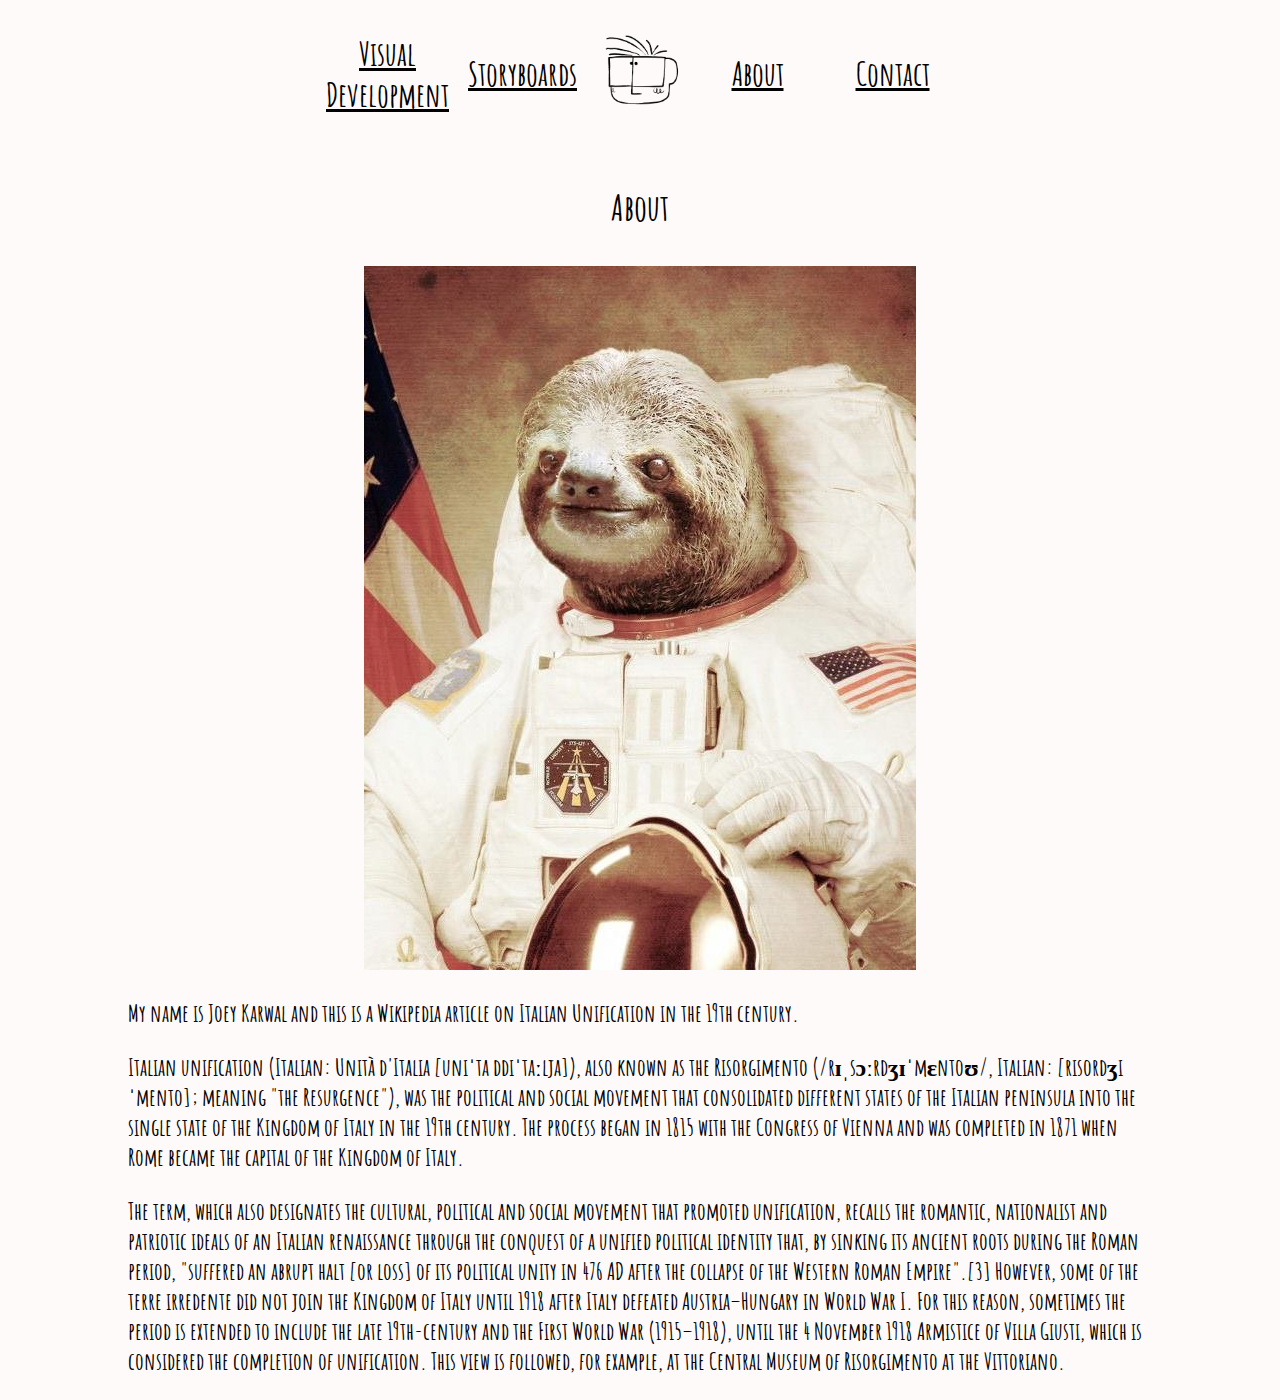
==== about.html @ f907fbdf "Yeehaw" ====
<!DOCTYPE html>
<html lang="en">
    <head>
        <title>Joseph A. Karwal About</title>
        <meta charset="utf-8" />
        <meta http-equiv="X-UA-Compatible" content="IE=edge" />
        <meta name="viewport" content="width=device-width, initial-scale=1" />
    
        <!-- import the webpage's stylesheet -->
        <link rel="stylesheet" href="/style.css" />
    
        <!-- import the webpage's javascript file -->
        <script src="/script.js" defer></script>
        <style>
          @import url("https://fonts.googleapis.com/css?family=Amatic+SC|Poiret+One&display=swap");
        </style>
      </head>
<body>
    <div class="navBar">
      <div class="header-button visdev-button">
        <a href="visDev.html">
          <h3>
            Visual Development
          </h3>
        </a>
      </div>
      <div class="header-button storyboard-button">
        <a href="storyboards.html">
          <h3>Storyboards</h3>
        </a>
      </div>
      <div class="header-button home-button">
        <a href="index.html">
          <img
            src="assets/Profile.png"
          />
        </a>
      </div>
      <div class="header-button about-button">
        <a href="about.html">
          <h3>
            About
          </h3>
        </a>
      </div>
      <div class="header-button contact-button">
        <a href="mailto:josephkarwal@alum.calarts.edu">
          <h3>
            Contact
          </h3>
        </a>
      </div>
    </div>

    <div class="pageTitle">
      <p>
        About
      </p>
    </div>
    <div class="aboutGrid">
      <div class="aboutImage">
        <img
          src="04_ABOUT/assets/aboutImage.png"
        />
      </div>
      <div class="aboutText">
        <p>
          My name is Joey Karwal and this is a Wikipedia article on Italian
          Unification in the 19th century.
        </p>
        <p>
          Italian unification (Italian: Unità d'Italia [uniˈta ddiˈtaːlja]),
          also known as the Risorgimento (/rɪˌsɔːrdʒɪˈmɛntoʊ/, Italian:
          [risordʒiˈmento]; meaning "the Resurgence"), was the political and
          social movement that consolidated different states of the Italian
          peninsula into the single state of the Kingdom of Italy in the 19th
          century. The process began in 1815 with the Congress of Vienna and was
          completed in 1871 when Rome became the capital of the Kingdom of
          Italy.
        </p>
        <p>
          The term, which also designates the cultural, political and social
          movement that promoted unification, recalls the romantic, nationalist
          and patriotic ideals of an Italian renaissance through the conquest of
          a unified political identity that, by sinking its ancient roots during
          the Roman period, "suffered an abrupt halt [or loss] of its political
          unity in 476 AD after the collapse of the Western Roman Empire".[3]
          However, some of the terre irredente did not join the Kingdom of Italy
          until 1918 after Italy defeated Austria–Hungary in World War I. For
          this reason, sometimes the period is extended to include the late
          19th-century and the First World War (1915–1918), until the 4 November
          1918 Armistice of Villa Giusti, which is considered the completion of
          unification. This view is followed, for example, at the Central Museum
          of Risorgimento at the Vittoriano.
        </p>
      </div>
    </div>
  </body>
</html>
---- style.css ----
body {
    margin: 0px;
    background-color: snow;
    font-family: "Amatic SC";
    font-weight: bolder;
  }
  
  .navBar a:link {
    color: black;
  }
  
  .navBar a:visited {
    color: black;
  }
  
  .navBar a:hover {
    color: white;
  }
  
  .home-button img {
    width: 80px;
  }
  
  .navBar {
    display: flex;
    flex-direction: row;
    //background-color: cyan;
    justify-content: space-around;
    align-content: stretch;
    margin: 0px 25%;
    max-width: 1500px;
  }
  
  .pageTitle {
    display: flex;
    justify-content: center;
    align-items: center;
    font-size: 36px;
  }
  /*PROBLEM: Why is navBar slightly off between the landing page and visual development page?*/
  
  .header-button {
    ////background-color: azure;
    display: flex;
    width: 100px;
    //height: 80px;
    /*SOLVED: Possible to make this height dependant on/ responsive to the [.home-button img {width: 80px;}] variable? 
    Achieved with [align-content: stretch;] in the [.navBar] css to stretch to height of container*/
    //margin: 0px 8px;
    ////border: 2px solid slategrey;
    /*PROBLEM: How to not get overlapping borders again?*/
    flex-grow: 3;
    justify-content: space-evenly;
    //justify-content: center;
    /*PROBLEM: How is [justify-content: center;] different than space-evenly?*/
    align-items: center;
    text-align: center;
    font-size: 28px;
  }
  
  .header-button:hover {
    background-color: skyBlue;
  }
  
  .home-button {
    flex-grow: 0;
  }
  
  .home-button img:hover {
    filter: invert(100%);
  }
  
  .divLink {
    background-color: red;
  }
  
  /*LANDING PAGE*/
  
  .landing {
    display: flex;
    flex-direction: column;
    align-items: center;
    margin: 0px 10%;
  }
  
  .landingText {
    font-size: 36px;
  }
  
  .landingImage img {
    //width: 80%;
    /*PROBLEM: How to keep center with a width of percentage?*/
    width: 1050px;
  }
  
  /*VISUAL DEVELOPMENT PAGE*/
  
  .visDevGrid {
    display: flex;
    flex-direction: row;
    flex-wrap: wrap;
    justify-content: center;
    margin: 0px 10%;
  }
  
  .visDevContent {
    height: 275px;
    width: 400px;
    background-size: cover;
    background-position: center;
    margin: 6px;
    //border: 2px solid lightslategrey;
  }
  
  .visDevContent-1 {
    background-image: url("02_visDev/assets/01.jpg");
  }
  
  .visDevContent-2 {
    background-image: url("02_VISDEV/assets/02.jpg");
  }
  .visDevContent-3 {
    background-image: url("02_VISDEV/assets/03.jpg");
  }
  .visDevContent-4 {
    background-image: url("02_VISDEV/assets/04.jpg");
  }
  .visDevContent-5 {
    background-image: url("02_VISDEV/assets/05.jpg");
  }
  .visDevContent-6 {
    background-image: url("02_VISDEV/assets/06.jpg");
  }
  .visDevContent-7 {
    background-image: url("02_VISDEV/assets/07.jpg");
  }
  .visDevContent-8 {
    background-image: url("02_VISDEV/assets/08.jpg");
  }
  .visDevContent-9 {
    background-image: url("02_VISDEV/assets/09.jpg");
  }
  .visDevContent-10 {
    background-image: url("02_VISDEV/assets/10.jpg");
  }
  .visDevContent-11 {
    background-image: url("02_VISDEV/assets/11.jpg");
  }
  .visDevContent-12 {
    background-image: url("02_VISDEV/assets/12.jpg");
  }
  .visDevContent-13 {
    background-image: url("02_VISDEV/assets/13.jpg");
  }
  .visDevContent-14 {
    background-image: url("02_VISDEV/assets/14.jpg");
  }
  .visDevContent-15 {
    background-image: url("02_VISDEV/assets/15.jpg");
  }
  .visDevContent-16 {
    background-image: url("02_VISDEV/assets/16.jpg");
  }
  .visDevContent-17 {
    background-image: url("02_VISDEV/assets/17.jpg");
  }
  
  .overlay {
    font-size: 28px;
    color: white;
    background-color: skyBlue;
    height: 100%;
    opacity: 0;
    display: flex;
    flex-direction: column;
    justify-content: center;
    align-items: center;
    transition: opacity 0.5s ease-in-out;
  }
  
  .overlay:hover {
    opacity: 1;
  }
  
  .overlay a:link {
    color: white;
  }
  
  .overlay a:visited {
    color: white;
  }
  
  .overlay a:hover {
    color: white;
  }
  
  /*ABOUT PAGE*/
  
  .aboutGrid {
    display: flex;
    flex-direction: row;
    flex-wrap: wrap;
    justify-content: center;
    margin: 0px 10%;
  }
  
  .aboutImage img {
    
  }
  
  .aboutText {
    
    font-size: 24px;
  }
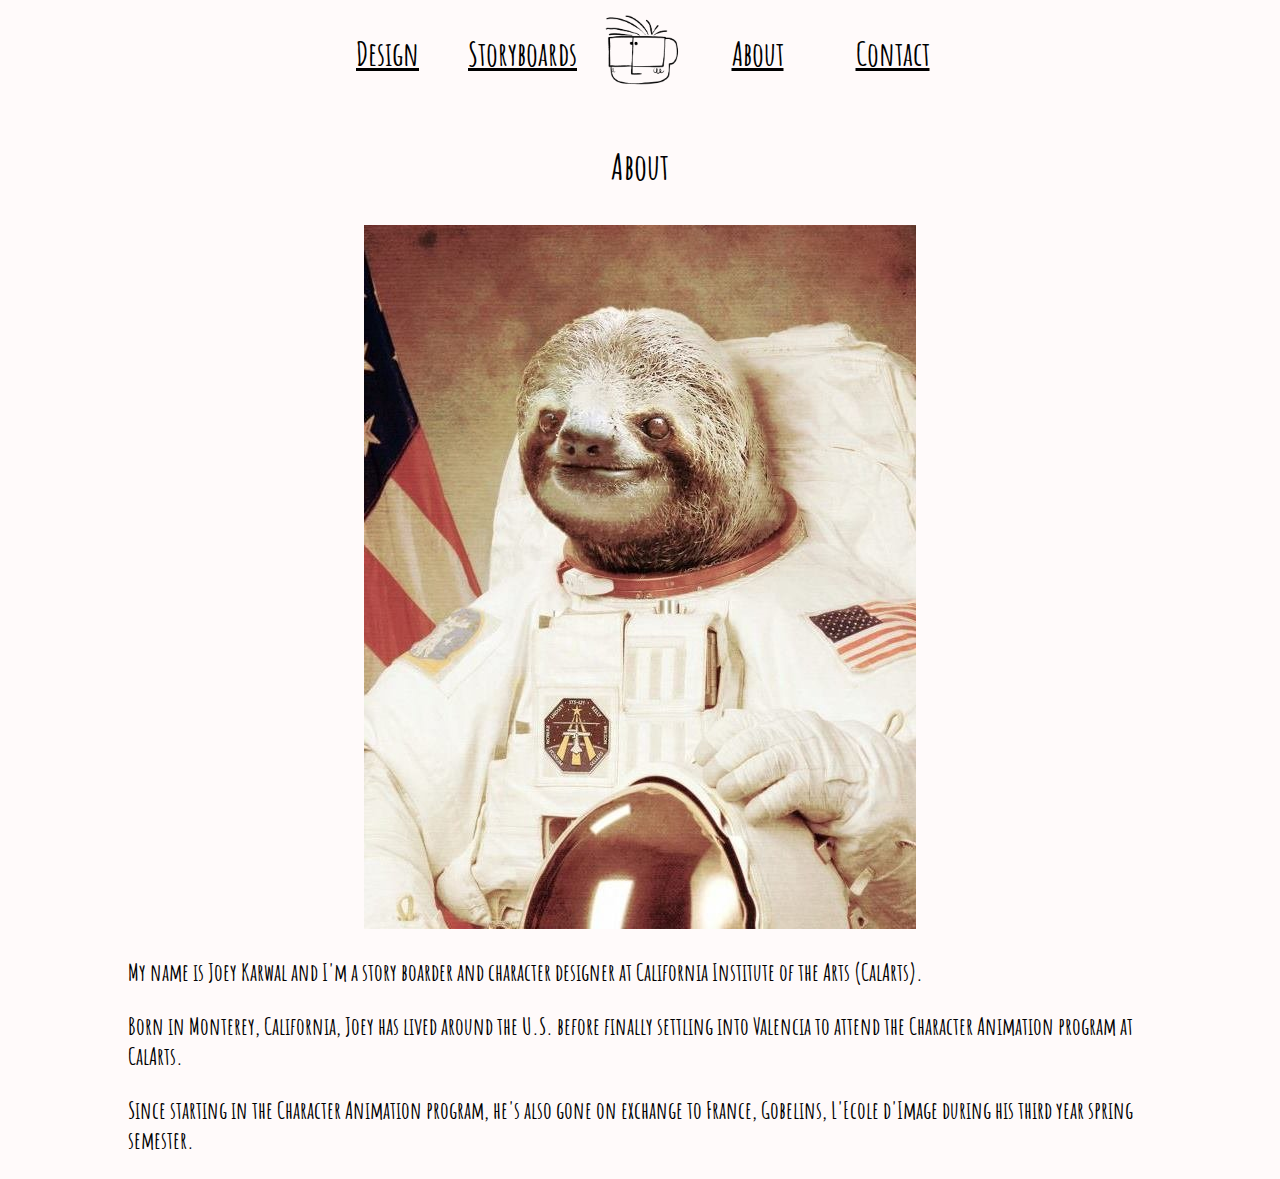
==== commit 5782a647: "Web Submition" ====
--- a/about.html
+++ b/about.html
@@ -20,7 +20,7 @@
       <div class="header-button visdev-button">
         <a href="visDev.html">
           <h3>
-            Visual Development
+            Design
           </h3>
         </a>
       </div>
@@ -65,33 +65,13 @@
       </div>
       <div class="aboutText">
         <p>
-          My name is Joey Karwal and this is a Wikipedia article on Italian
-          Unification in the 19th century.
+          My name is Joey Karwal and I'm a story boarder and character designer at California Institute of the Arts (CalArts).
         </p>
         <p>
-          Italian unification (Italian: Unità d'Italia [uniˈta ddiˈtaːlja]),
-          also known as the Risorgimento (/rɪˌsɔːrdʒɪˈmɛntoʊ/, Italian:
-          [risordʒiˈmento]; meaning "the Resurgence"), was the political and
-          social movement that consolidated different states of the Italian
-          peninsula into the single state of the Kingdom of Italy in the 19th
-          century. The process began in 1815 with the Congress of Vienna and was
-          completed in 1871 when Rome became the capital of the Kingdom of
-          Italy.
+          Born in Monterey, California, Joey has lived around the U.S. before finally settling into Valencia to attend the Character Animation program at CalArts.
         </p>
         <p>
-          The term, which also designates the cultural, political and social
-          movement that promoted unification, recalls the romantic, nationalist
-          and patriotic ideals of an Italian renaissance through the conquest of
-          a unified political identity that, by sinking its ancient roots during
-          the Roman period, "suffered an abrupt halt [or loss] of its political
-          unity in 476 AD after the collapse of the Western Roman Empire".[3]
-          However, some of the terre irredente did not join the Kingdom of Italy
-          until 1918 after Italy defeated Austria–Hungary in World War I. For
-          this reason, sometimes the period is extended to include the late
-          19th-century and the First World War (1915–1918), until the 4 November
-          1918 Armistice of Villa Giusti, which is considered the completion of
-          unification. This view is followed, for example, at the Central Museum
-          of Risorgimento at the Vittoriano.
+          Since starting in the Character Animation program, he's also gone on exchange to France, Gobelins, L'Ecole d'Image during his third year spring semester.
         </p>
       </div>
     </div>
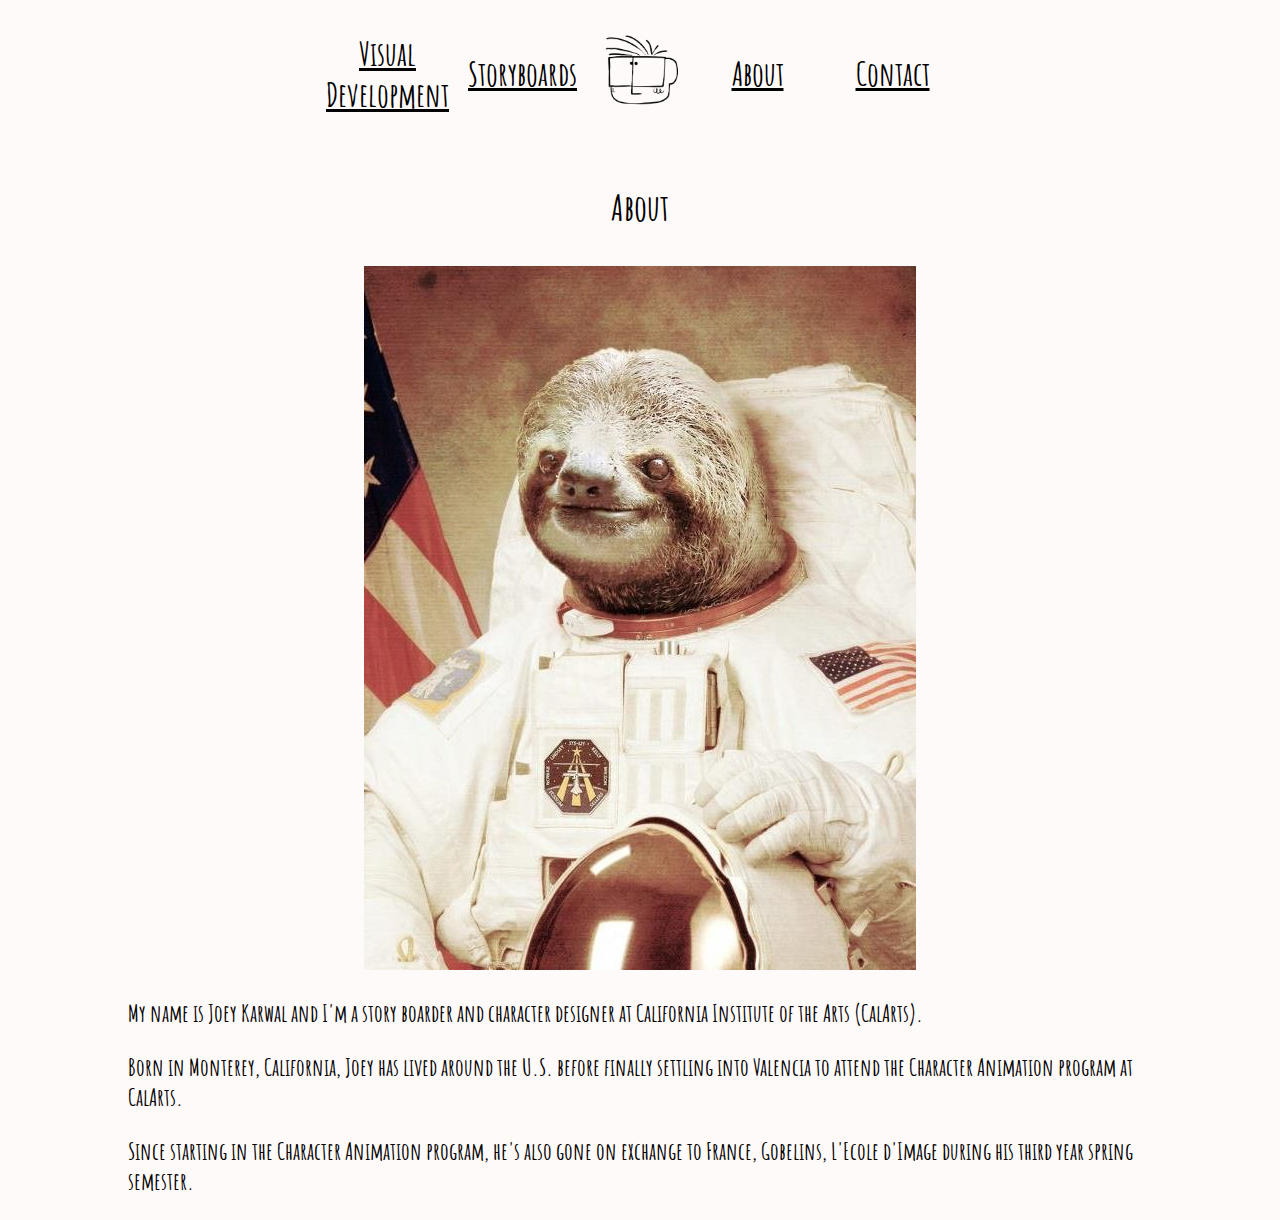
==== commit b148f631: "visdev" ====
--- a/about.html
+++ b/about.html
@@ -20,7 +20,7 @@
       <div class="header-button visdev-button">
         <a href="visDev.html">
           <h3>
-            Design
+            Visual Development
           </h3>
         </a>
       </div>
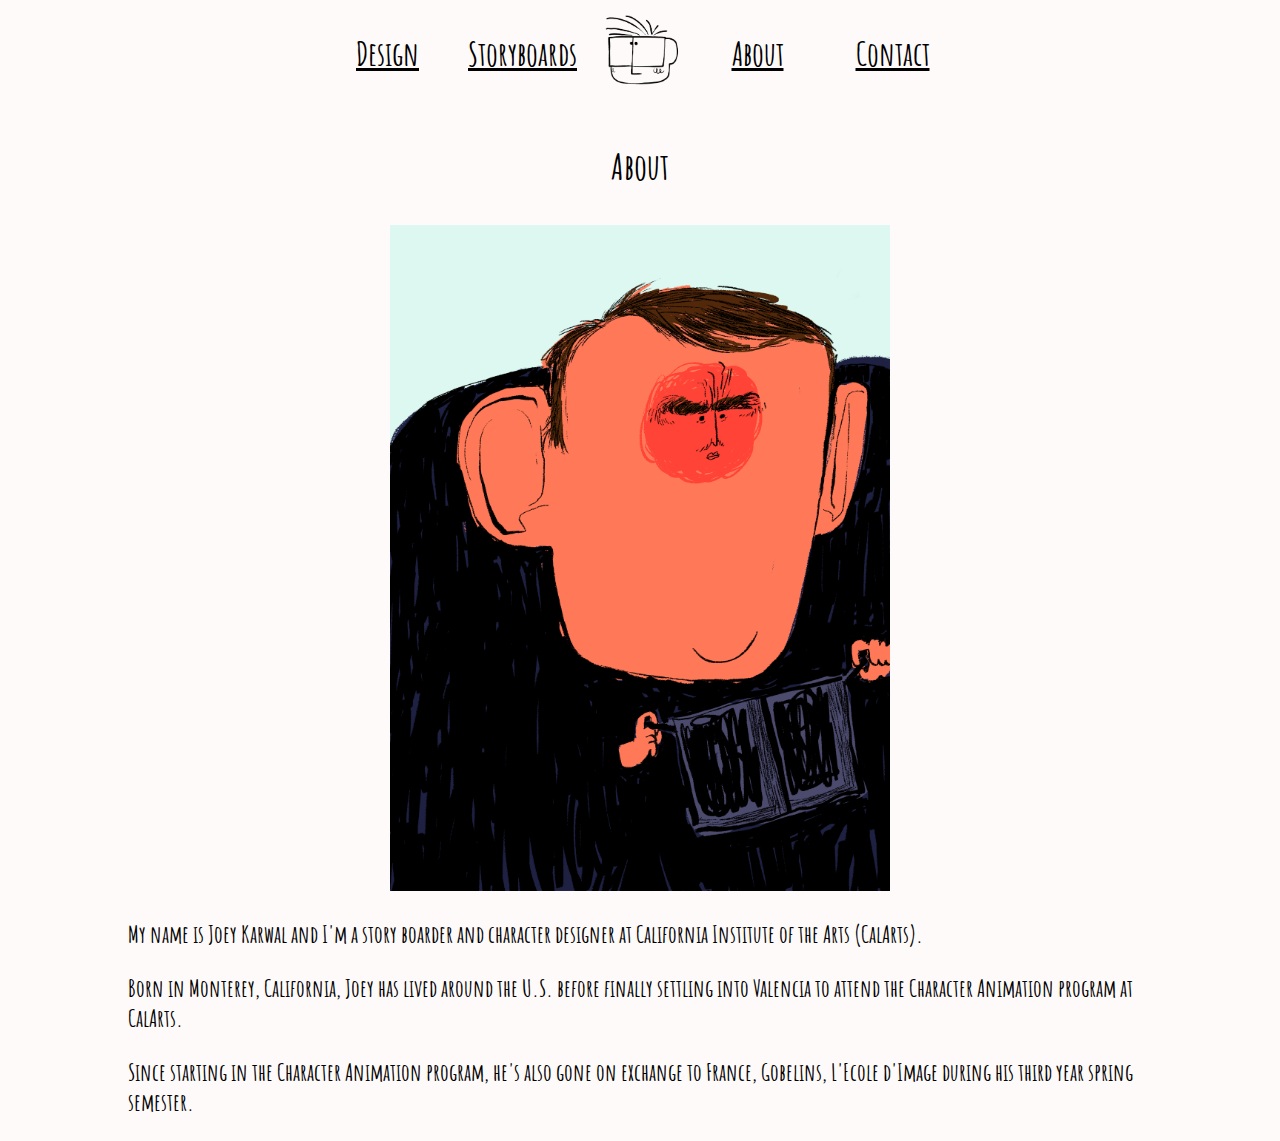
==== commit 42a67b86: "WorkingFinal" ====
--- a/about.html
+++ b/about.html
@@ -20,7 +20,7 @@
       <div class="header-button visdev-button">
         <a href="visDev.html">
           <h3>
-            Visual Development
+            Design
           </h3>
         </a>
       </div>
--- a/style.css
+++ b/style.css
@@ -24,7 +24,6 @@
   .navBar {
     display: flex;
     flex-direction: row;
-    //background-color: cyan;
     justify-content: space-around;
     align-content: stretch;
     margin: 0px 25%;
@@ -37,22 +36,12 @@
     align-items: center;
     font-size: 36px;
   }
-  /*PROBLEM: Why is navBar slightly off between the landing page and visual development page?*/
   
   .header-button {
-    ////background-color: azure;
     display: flex;
     width: 100px;
-    //height: 80px;
-    /*SOLVED: Possible to make this height dependant on/ responsive to the [.home-button img {width: 80px;}] variable? 
-    Achieved with [align-content: stretch;] in the [.navBar] css to stretch to height of container*/
-    //margin: 0px 8px;
-    ////border: 2px solid slategrey;
-    /*PROBLEM: How to not get overlapping borders again?*/
     flex-grow: 3;
     justify-content: space-evenly;
-    //justify-content: center;
-    /*PROBLEM: How is [justify-content: center;] different than space-evenly?*/
     align-items: center;
     text-align: center;
     font-size: 28px;
@@ -88,8 +77,6 @@
   }
   
   .landingImage img {
-    //width: 80%;
-    /*PROBLEM: How to keep center with a width of percentage?*/
     width: 1050px;
   }
   
@@ -109,7 +96,6 @@
     background-size: cover;
     background-position: center;
     margin: 6px;
-    //border: 2px solid lightslategrey;
   }
   
   .visDevContent-1 {
@@ -204,12 +190,11 @@
     margin: 0px 10%;
   }
   
-  .aboutImage img {
-    
-  }
-  
   .aboutText {
     
     font-size: 24px;
   }
-  +  
+  .aboutImage img {
+    width: 500px;
+  }